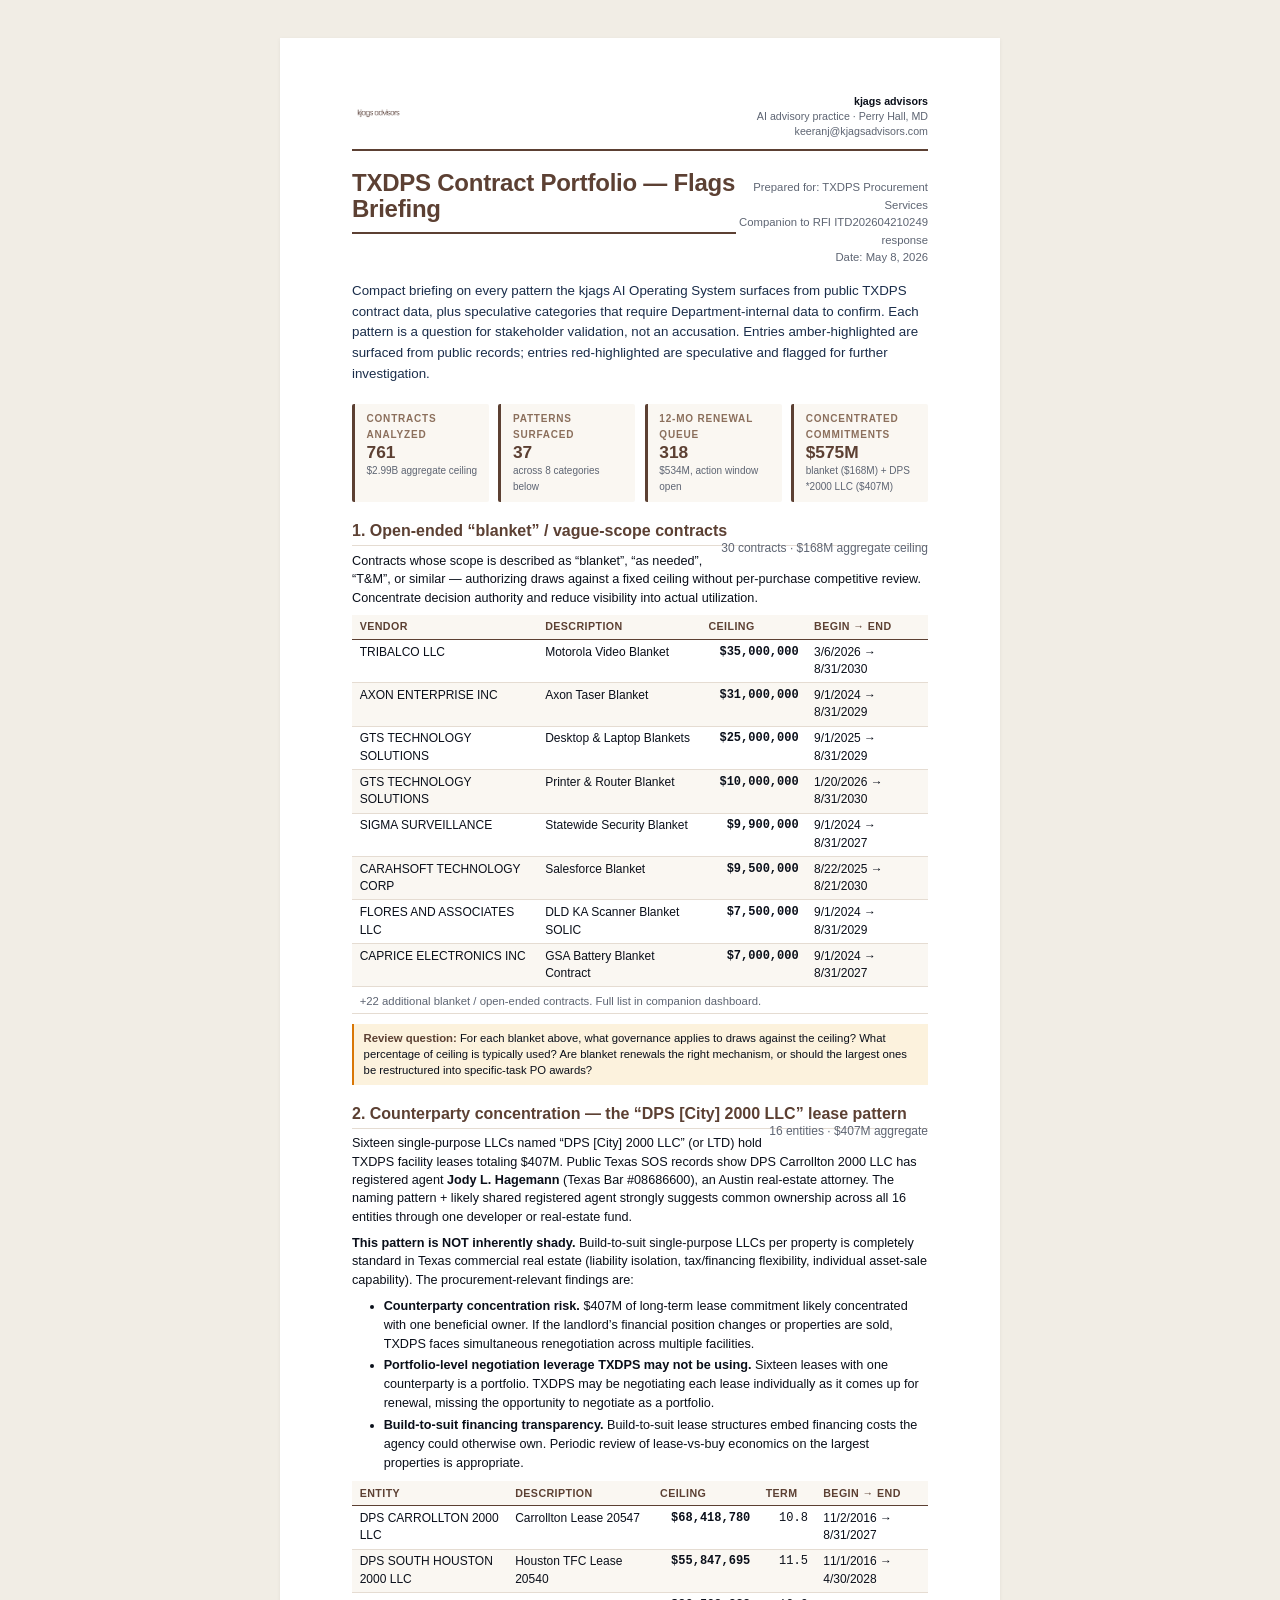
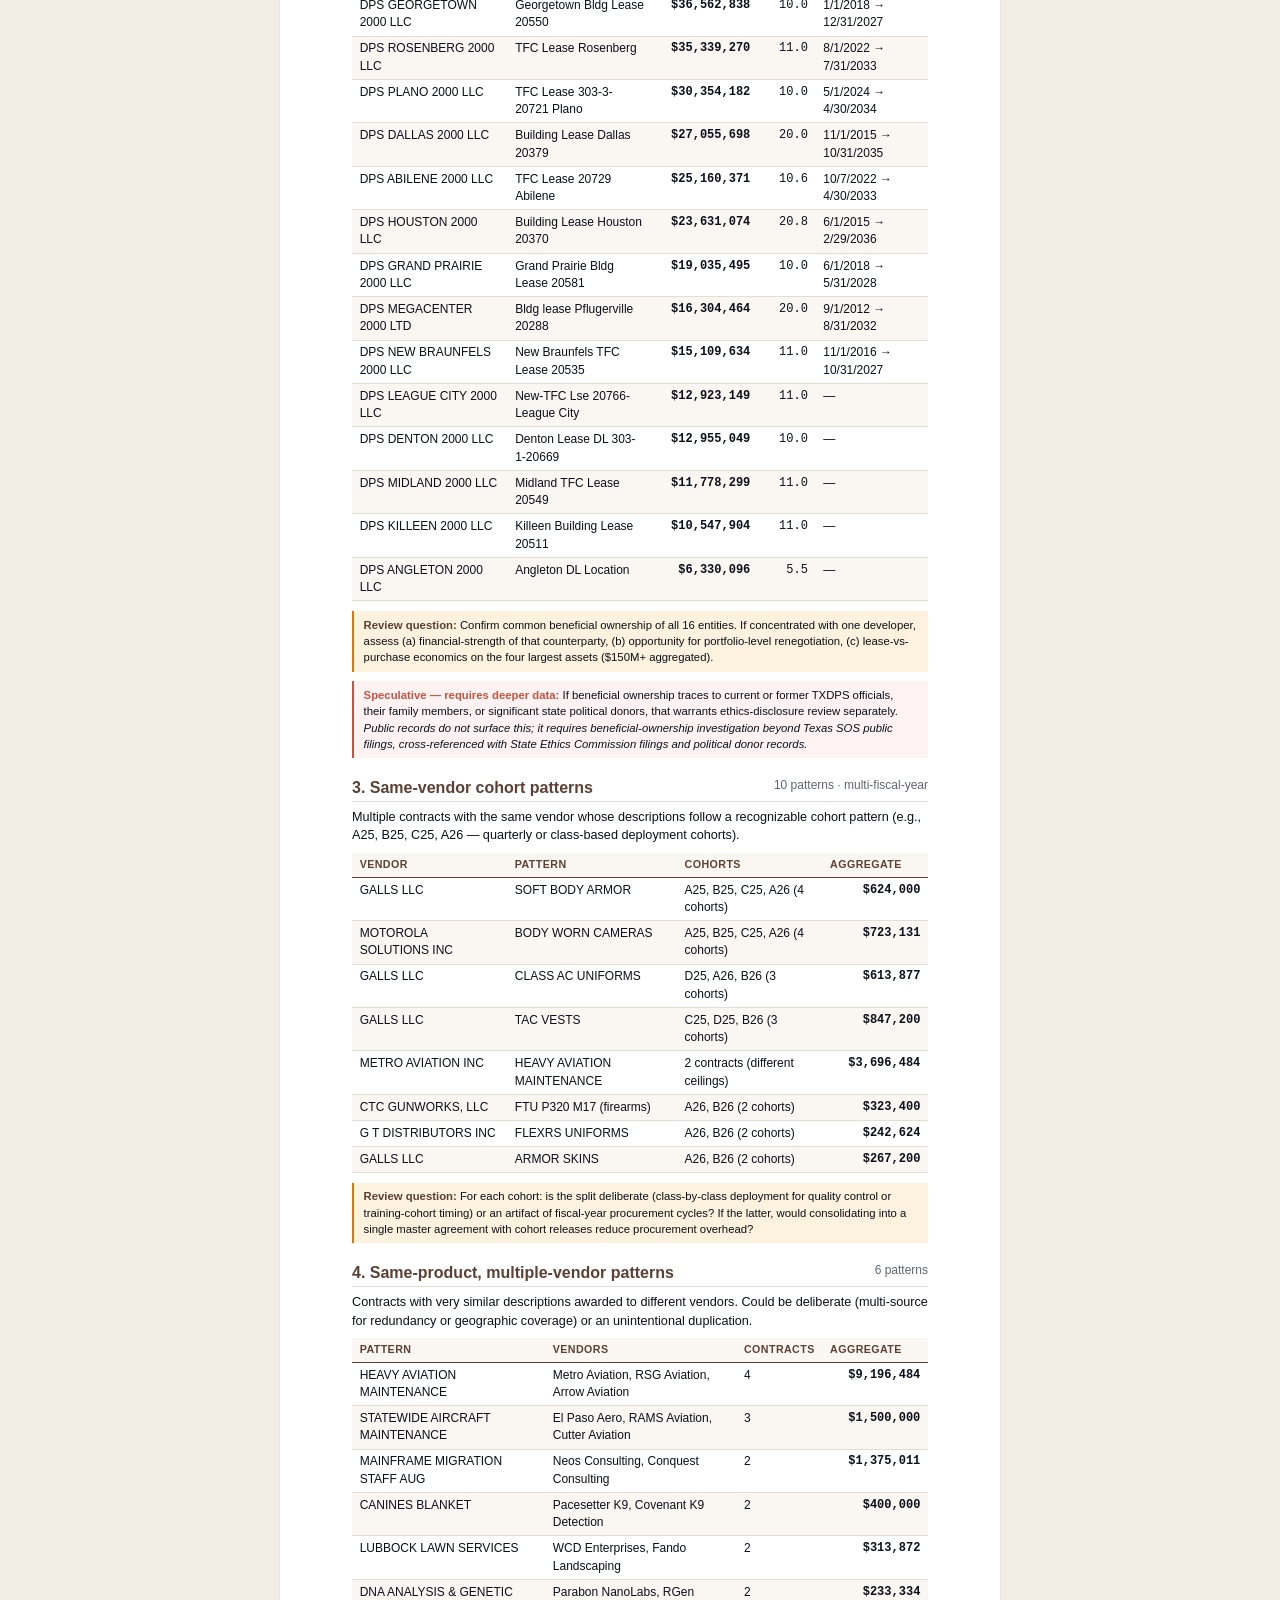
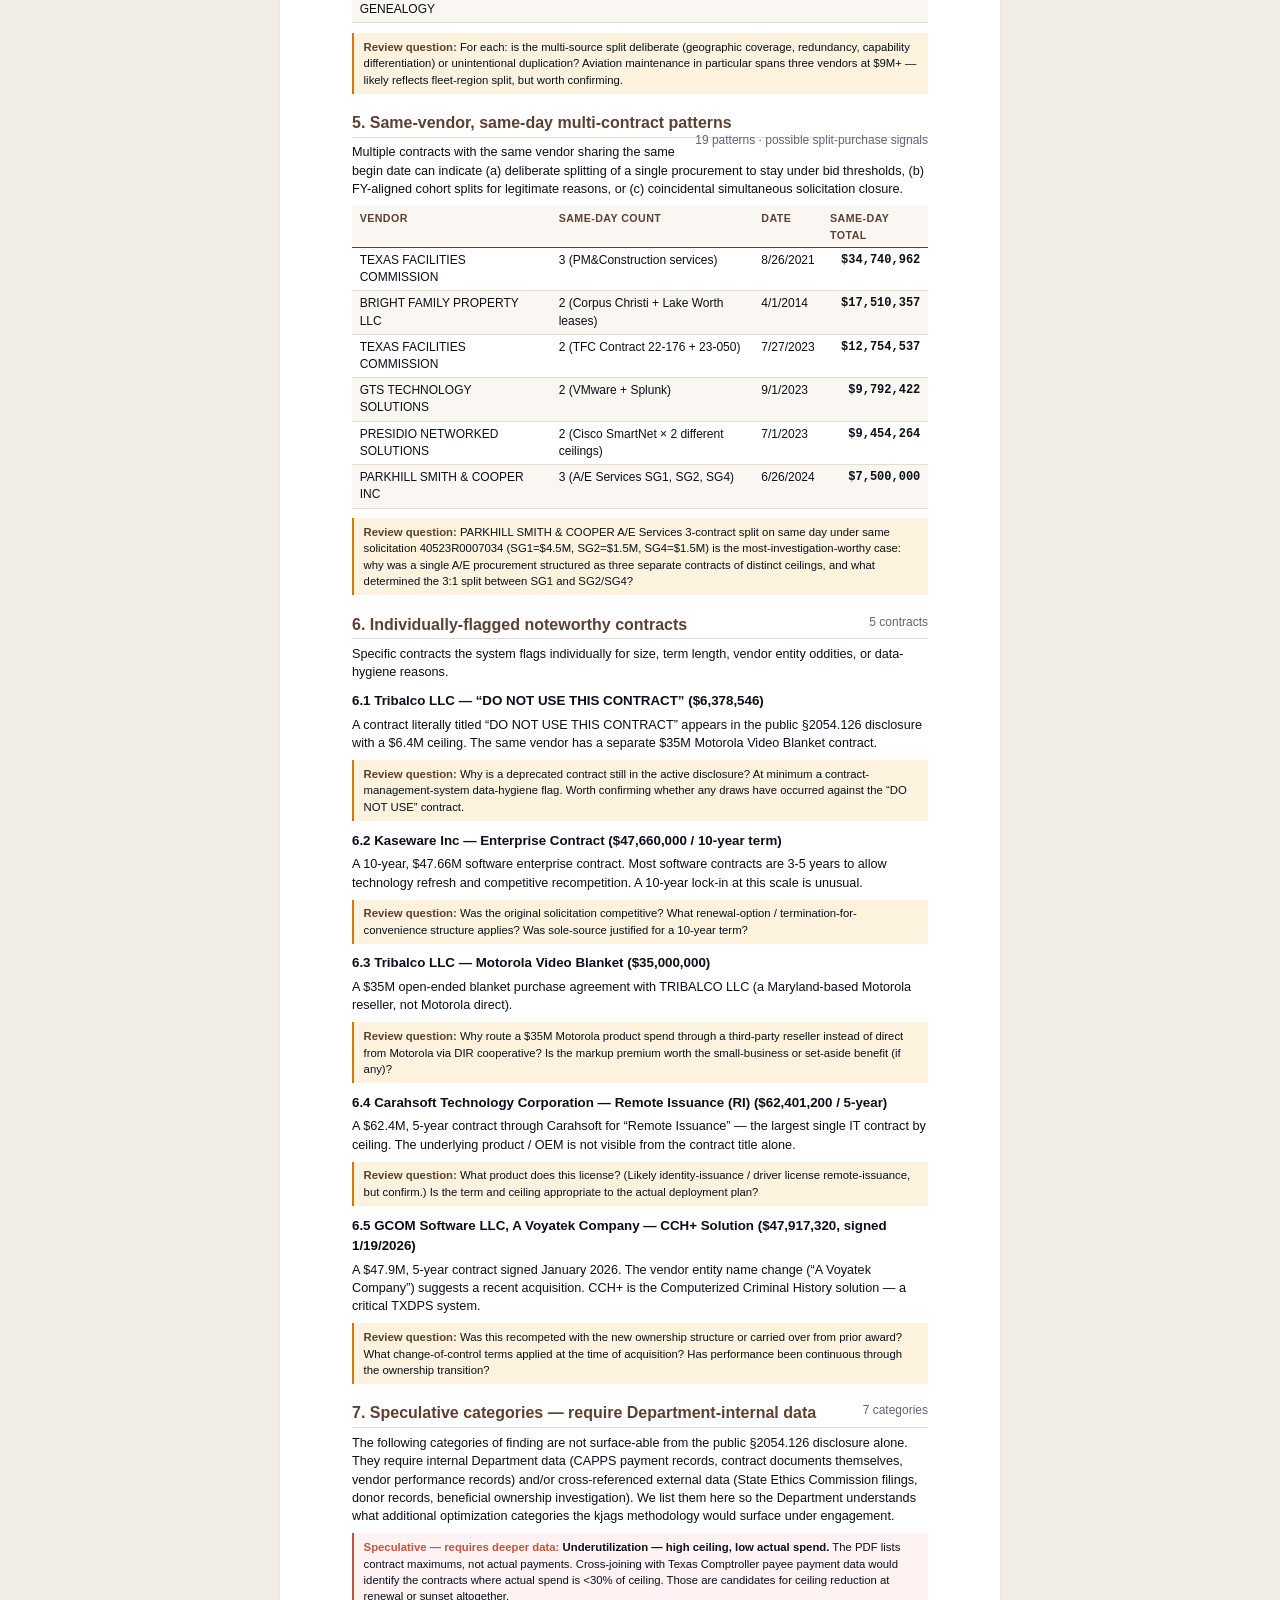
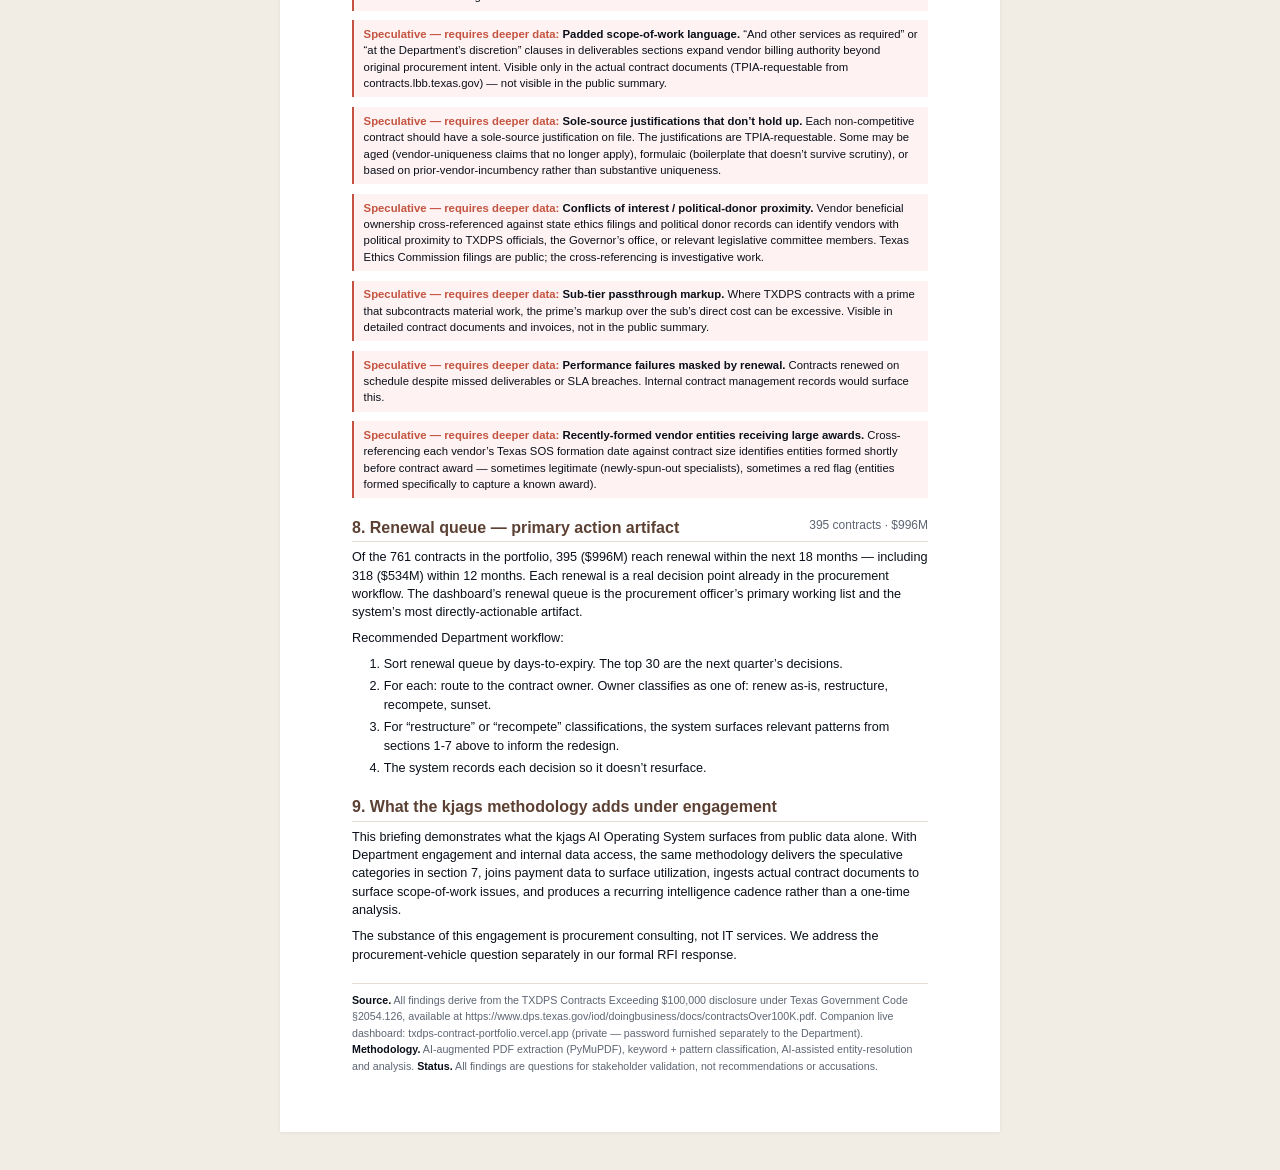
==== txdps-flags-briefing.html @ bb1293df "Make dashboard private + remove RFI footer + add flags briefing - Vercel Edge Middleware basic auth " ====
<!doctype html>
<html lang="en">
<head>
<meta charset="utf-8">
<title>TXDPS Contract Portfolio — Flags Briefing — kjags advisors</title>
<link rel="stylesheet" href="assets/styles.css">
<style>
  /* Compact briefing: smaller body text, dense tables, no big section breaks */
  html { font-size: 10pt; }
  .page { padding: 0.5in 0.75in 0.6in 0.75in; }

  .doc-header {
    border-bottom: 2px solid var(--brand-brown);
    padding-bottom: 0.1in; margin-bottom: 0.2in;
    display: flex; align-items: flex-end; justify-content: space-between;
  }
  .doc-header img { max-height: 0.55in; }
  .doc-header .right { text-align: right; font-size: 8pt; color: var(--muted); line-height: 1.4; }
  .doc-header .right strong { color: var(--navy-900); }

  .doc-title-row {
    display: flex; justify-content: space-between; align-items: baseline;
    margin-bottom: 0.15in;
  }
  .doc-title-row h1 {
    font-size: 18pt; color: var(--brand-brown); font-weight: 700;
    line-height: 1.1; letter-spacing: -0.01em; margin: 0;
  }
  .doc-title-row .doc-meta { font-size: 8.5pt; color: var(--muted); text-align: right; }
  .doc-subtitle { font-size: 10pt; color: var(--navy-700); margin-bottom: 0.2in; max-width: 7.5in; }

  h2 {
    font-size: 12pt; color: var(--brand-brown); font-weight: 700;
    margin: 0.2in 0 0.06in 0; border-bottom: 1px solid var(--rule); padding-bottom: 0.04in;
    page-break-after: avoid;
  }
  h2 .h2-meta {
    font-size: 9pt; color: var(--muted); font-weight: 500; float: right;
  }
  h3 { font-size: 10pt; color: var(--navy-900); font-weight: 600; margin: 0.1in 0 0.04in 0; }

  p { font-size: 9.5pt; line-height: 1.45; margin: 0 0 0.08in 0; }
  ul, ol { font-size: 9.5pt; line-height: 1.45; margin: 0.04in 0 0.08in 0.18in; padding-left: 0.15in; }
  li { margin-bottom: 0.03in; }

  table.flag-table {
    width: 100%; border-collapse: collapse;
    margin: 0.06in 0 0.1in 0; font-size: 9pt;
  }
  table.flag-table th, table.flag-table td {
    border-bottom: 1px solid var(--rule);
    padding: 0.04in 0.08in; text-align: left; vertical-align: top;
  }
  table.flag-table th {
    background: var(--paper-soft); color: var(--brand-brown);
    font-weight: 600; font-size: 8pt;
    text-transform: uppercase; letter-spacing: 0.04em;
    border-bottom: 1.5px solid var(--brand-brown);
  }
  table.flag-table td.amount {
    text-align: right; font-family: ui-monospace, "SF Mono", Menlo, monospace;
    font-weight: 600; white-space: nowrap; width: 1.1in;
  }
  table.flag-table td.years { text-align: right; font-family: ui-monospace, "SF Mono", Menlo, monospace; width: 0.6in; }

  .review-q {
    background: var(--amber-light);
    border-left: 2px solid var(--amber-500);
    padding: 0.06in 0.1in;
    margin: 0.04in 0 0.1in 0;
    font-size: 8.5pt; line-height: 1.45; color: var(--navy-900);
  }
  .review-q::before {
    content: "Review question: ";
    font-weight: 600; color: var(--brand-brown);
  }

  .speculative {
    background: #FEF3F2;
    border-left: 2px solid #C45441;
    padding: 0.06in 0.1in;
    margin: 0.04in 0 0.1in 0;
    font-size: 8.5pt; line-height: 1.45; color: var(--navy-900);
  }
  .speculative::before {
    content: "Speculative — requires deeper data: ";
    font-weight: 600; color: #C45441;
  }

  .summary-grid {
    display: grid; grid-template-columns: repeat(4, 1fr);
    gap: 0.1in; margin: 0.1in 0 0.18in 0;
  }
  .summary-card {
    background: var(--paper-soft); border-left: 3px solid var(--brand-brown);
    padding: 0.08in 0.12in; border-radius: 2px;
  }
  .summary-card .label {
    font-size: 7.5pt; color: var(--brand-brown-soft);
    text-transform: uppercase; letter-spacing: 0.08em; font-weight: 600;
    margin-bottom: 0.02in;
  }
  .summary-card .value { font-size: 13pt; font-weight: 700; color: var(--brand-brown); line-height: 1; }
  .summary-card .sub { font-size: 7.5pt; color: var(--muted); margin-top: 0.02in; }

  .footnote {
    font-size: 8pt; color: var(--muted);
    border-top: 1px solid var(--rule); padding-top: 0.08in; margin-top: 0.2in;
  }

  @media print {
    body { background: white; }
    .page { box-shadow: none; margin: 0; max-width: none; padding: 0.5in 0.75in 0.6in 0.75in; }
  }
</style>
</head>
<body>

<div class="page">

  <div class="doc-header">
    <img src="assets/logo.png" alt="kjags advisors">
    <div class="right">
      <strong>kjags advisors</strong><br>
      AI advisory practice &middot; Perry Hall, MD<br>
      keeranj@kjagsadvisors.com
    </div>
  </div>

  <div class="doc-title-row">
    <h1>TXDPS Contract Portfolio &mdash; Flags Briefing</h1>
    <div class="doc-meta">
      Prepared for: TXDPS Procurement Services<br>
      Companion to RFI ITD202604210249 response<br>
      Date: May 8, 2026
    </div>
  </div>
  <div class="doc-subtitle">
    Compact briefing on every pattern the kjags AI Operating System surfaces from public TXDPS contract data, plus speculative categories that require Department-internal data to confirm. Each pattern is a question for stakeholder validation, not an accusation. Entries amber-highlighted are surfaced from public records; entries red-highlighted are speculative and flagged for further investigation.
  </div>

  <div class="summary-grid">
    <div class="summary-card">
      <div class="label">Contracts analyzed</div>
      <div class="value">761</div>
      <div class="sub">$2.99B aggregate ceiling</div>
    </div>
    <div class="summary-card">
      <div class="label">Patterns surfaced</div>
      <div class="value">37</div>
      <div class="sub">across 8 categories below</div>
    </div>
    <div class="summary-card">
      <div class="label">12-mo renewal queue</div>
      <div class="value">318</div>
      <div class="sub">$534M, action window open</div>
    </div>
    <div class="summary-card">
      <div class="label">Concentrated commitments</div>
      <div class="value">$575M</div>
      <div class="sub">blanket ($168M) + DPS *2000 LLC ($407M)</div>
    </div>
  </div>

  <h2>1. Open-ended &ldquo;blanket&rdquo; / vague-scope contracts <span class="h2-meta">30 contracts &middot; $168M aggregate ceiling</span></h2>

  <p>Contracts whose scope is described as &ldquo;blanket&rdquo;, &ldquo;as needed&rdquo;, &ldquo;T&amp;M&rdquo;, or similar &mdash; authorizing draws against a fixed ceiling without per-purchase competitive review. Concentrate decision authority and reduce visibility into actual utilization.</p>

  <table class="flag-table">
    <thead>
      <tr><th>Vendor</th><th>Description</th><th class="amount">Ceiling</th><th>Begin → End</th></tr>
    </thead>
    <tbody>
      <tr><td>TRIBALCO LLC</td><td>Motorola Video Blanket</td><td class="amount">$35,000,000</td><td>3/6/2026 → 8/31/2030</td></tr>
      <tr><td>AXON ENTERPRISE INC</td><td>Axon Taser Blanket</td><td class="amount">$31,000,000</td><td>9/1/2024 → 8/31/2029</td></tr>
      <tr><td>GTS TECHNOLOGY SOLUTIONS</td><td>Desktop &amp; Laptop Blankets</td><td class="amount">$25,000,000</td><td>9/1/2025 → 8/31/2029</td></tr>
      <tr><td>GTS TECHNOLOGY SOLUTIONS</td><td>Printer &amp; Router Blanket</td><td class="amount">$10,000,000</td><td>1/20/2026 → 8/31/2030</td></tr>
      <tr><td>SIGMA SURVEILLANCE</td><td>Statewide Security Blanket</td><td class="amount">$9,900,000</td><td>9/1/2024 → 8/31/2027</td></tr>
      <tr><td>CARAHSOFT TECHNOLOGY CORP</td><td>Salesforce Blanket</td><td class="amount">$9,500,000</td><td>8/22/2025 → 8/21/2030</td></tr>
      <tr><td>FLORES AND ASSOCIATES LLC</td><td>DLD KA Scanner Blanket SOLIC</td><td class="amount">$7,500,000</td><td>9/1/2024 → 8/31/2029</td></tr>
      <tr><td>CAPRICE ELECTRONICS INC</td><td>GSA Battery Blanket Contract</td><td class="amount">$7,000,000</td><td>9/1/2024 → 8/31/2027</td></tr>
      <tr><td colspan="4" style="font-size: 8.5pt; color: var(--muted); padding-top: 0.06in;">+22 additional blanket / open-ended contracts. Full list in companion dashboard.</td></tr>
    </tbody>
  </table>

  <div class="review-q">For each blanket above, what governance applies to draws against the ceiling? What percentage of ceiling is typically used? Are blanket renewals the right mechanism, or should the largest ones be restructured into specific-task PO awards?</div>

  <h2>2. Counterparty concentration &mdash; the &ldquo;DPS [City] 2000 LLC&rdquo; lease pattern <span class="h2-meta">16 entities &middot; $407M aggregate</span></h2>

  <p>Sixteen single-purpose LLCs named &ldquo;DPS [City] 2000 LLC&rdquo; (or LTD) hold TXDPS facility leases totaling $407M. Public Texas SOS records show DPS Carrollton 2000 LLC has registered agent <strong>Jody L. Hagemann</strong> (Texas Bar #08686600), an Austin real-estate attorney. The naming pattern + likely shared registered agent strongly suggests common ownership across all 16 entities through one developer or real-estate fund.</p>

  <p><strong>This pattern is NOT inherently shady.</strong> Build-to-suit single-purpose LLCs per property is completely standard in Texas commercial real estate (liability isolation, tax/financing flexibility, individual asset-sale capability). The procurement-relevant findings are:</p>

  <ul>
    <li><strong>Counterparty concentration risk.</strong> $407M of long-term lease commitment likely concentrated with one beneficial owner. If the landlord&rsquo;s financial position changes or properties are sold, TXDPS faces simultaneous renegotiation across multiple facilities.</li>
    <li><strong>Portfolio-level negotiation leverage TXDPS may not be using.</strong> Sixteen leases with one counterparty is a portfolio. TXDPS may be negotiating each lease individually as it comes up for renewal, missing the opportunity to negotiate as a portfolio.</li>
    <li><strong>Build-to-suit financing transparency.</strong> Build-to-suit lease structures embed financing costs the agency could otherwise own. Periodic review of lease-vs-buy economics on the largest properties is appropriate.</li>
  </ul>

  <table class="flag-table">
    <thead>
      <tr><th>Entity</th><th>Description</th><th class="amount">Ceiling</th><th class="years">Term</th><th>Begin → End</th></tr>
    </thead>
    <tbody>
      <tr><td>DPS CARROLLTON 2000 LLC</td><td>Carrollton Lease 20547</td><td class="amount">$68,418,780</td><td class="years">10.8</td><td>11/2/2016 → 8/31/2027</td></tr>
      <tr><td>DPS SOUTH HOUSTON 2000 LLC</td><td>Houston TFC Lease 20540</td><td class="amount">$55,847,695</td><td class="years">11.5</td><td>11/1/2016 → 4/30/2028</td></tr>
      <tr><td>DPS GEORGETOWN 2000 LLC</td><td>Georgetown Bldg Lease 20550</td><td class="amount">$36,562,838</td><td class="years">10.0</td><td>1/1/2018 → 12/31/2027</td></tr>
      <tr><td>DPS ROSENBERG 2000 LLC</td><td>TFC Lease Rosenberg</td><td class="amount">$35,339,270</td><td class="years">11.0</td><td>8/1/2022 → 7/31/2033</td></tr>
      <tr><td>DPS PLANO 2000 LLC</td><td>TFC Lease 303-3-20721 Plano</td><td class="amount">$30,354,182</td><td class="years">10.0</td><td>5/1/2024 → 4/30/2034</td></tr>
      <tr><td>DPS DALLAS 2000 LLC</td><td>Building Lease Dallas 20379</td><td class="amount">$27,055,698</td><td class="years">20.0</td><td>11/1/2015 → 10/31/2035</td></tr>
      <tr><td>DPS ABILENE 2000 LLC</td><td>TFC Lease 20729 Abilene</td><td class="amount">$25,160,371</td><td class="years">10.6</td><td>10/7/2022 → 4/30/2033</td></tr>
      <tr><td>DPS HOUSTON 2000 LLC</td><td>Building Lease Houston 20370</td><td class="amount">$23,631,074</td><td class="years">20.8</td><td>6/1/2015 → 2/29/2036</td></tr>
      <tr><td>DPS GRAND PRAIRIE 2000 LLC</td><td>Grand Prairie Bldg Lease 20581</td><td class="amount">$19,035,495</td><td class="years">10.0</td><td>6/1/2018 → 5/31/2028</td></tr>
      <tr><td>DPS MEGACENTER 2000 LTD</td><td>Bldg lease Pflugerville 20288</td><td class="amount">$16,304,464</td><td class="years">20.0</td><td>9/1/2012 → 8/31/2032</td></tr>
      <tr><td>DPS NEW BRAUNFELS 2000 LLC</td><td>New Braunfels TFC Lease 20535</td><td class="amount">$15,109,634</td><td class="years">11.0</td><td>11/1/2016 → 10/31/2027</td></tr>
      <tr><td>DPS LEAGUE CITY 2000 LLC</td><td>New-TFC Lse 20766-League City</td><td class="amount">$12,923,149</td><td class="years">11.0</td><td>—</td></tr>
      <tr><td>DPS DENTON 2000 LLC</td><td>Denton Lease DL 303-1-20669</td><td class="amount">$12,955,049</td><td class="years">10.0</td><td>—</td></tr>
      <tr><td>DPS MIDLAND 2000 LLC</td><td>Midland TFC Lease 20549</td><td class="amount">$11,778,299</td><td class="years">11.0</td><td>—</td></tr>
      <tr><td>DPS KILLEEN 2000 LLC</td><td>Killeen Building Lease 20511</td><td class="amount">$10,547,904</td><td class="years">11.0</td><td>—</td></tr>
      <tr><td>DPS ANGLETON 2000 LLC</td><td>Angleton DL Location</td><td class="amount">$6,330,096</td><td class="years">5.5</td><td>—</td></tr>
    </tbody>
  </table>

  <div class="review-q">Confirm common beneficial ownership of all 16 entities. If concentrated with one developer, assess (a) financial-strength of that counterparty, (b) opportunity for portfolio-level renegotiation, (c) lease-vs-purchase economics on the four largest assets ($150M+ aggregated).</div>

  <div class="speculative">If beneficial ownership traces to current or former TXDPS officials, their family members, or significant state political donors, that warrants ethics-disclosure review separately. <em>Public records do not surface this; it requires beneficial-ownership investigation beyond Texas SOS public filings, cross-referenced with State Ethics Commission filings and political donor records.</em></div>

  <h2>3. Same-vendor cohort patterns <span class="h2-meta">10 patterns &middot; multi-fiscal-year</span></h2>

  <p>Multiple contracts with the same vendor whose descriptions follow a recognizable cohort pattern (e.g., A25, B25, C25, A26 — quarterly or class-based deployment cohorts).</p>

  <table class="flag-table">
    <thead>
      <tr><th>Vendor</th><th>Pattern</th><th>Cohorts</th><th class="amount">Aggregate</th></tr>
    </thead>
    <tbody>
      <tr><td>GALLS LLC</td><td>SOFT BODY ARMOR</td><td>A25, B25, C25, A26 (4 cohorts)</td><td class="amount">$624,000</td></tr>
      <tr><td>MOTOROLA SOLUTIONS INC</td><td>BODY WORN CAMERAS</td><td>A25, B25, C25, A26 (4 cohorts)</td><td class="amount">$723,131</td></tr>
      <tr><td>GALLS LLC</td><td>CLASS AC UNIFORMS</td><td>D25, A26, B26 (3 cohorts)</td><td class="amount">$613,877</td></tr>
      <tr><td>GALLS LLC</td><td>TAC VESTS</td><td>C25, D25, B26 (3 cohorts)</td><td class="amount">$847,200</td></tr>
      <tr><td>METRO AVIATION INC</td><td>HEAVY AVIATION MAINTENANCE</td><td>2 contracts (different ceilings)</td><td class="amount">$3,696,484</td></tr>
      <tr><td>CTC GUNWORKS, LLC</td><td>FTU P320 M17 (firearms)</td><td>A26, B26 (2 cohorts)</td><td class="amount">$323,400</td></tr>
      <tr><td>G T DISTRIBUTORS INC</td><td>FLEXRS UNIFORMS</td><td>A26, B26 (2 cohorts)</td><td class="amount">$242,624</td></tr>
      <tr><td>GALLS LLC</td><td>ARMOR SKINS</td><td>A26, B26 (2 cohorts)</td><td class="amount">$267,200</td></tr>
    </tbody>
  </table>

  <div class="review-q">For each cohort: is the split deliberate (class-by-class deployment for quality control or training-cohort timing) or an artifact of fiscal-year procurement cycles? If the latter, would consolidating into a single master agreement with cohort releases reduce procurement overhead?</div>

  <h2>4. Same-product, multiple-vendor patterns <span class="h2-meta">6 patterns</span></h2>

  <p>Contracts with very similar descriptions awarded to different vendors. Could be deliberate (multi-source for redundancy or geographic coverage) or an unintentional duplication.</p>

  <table class="flag-table">
    <thead>
      <tr><th>Pattern</th><th>Vendors</th><th>Contracts</th><th class="amount">Aggregate</th></tr>
    </thead>
    <tbody>
      <tr><td>HEAVY AVIATION MAINTENANCE</td><td>Metro Aviation, RSG Aviation, Arrow Aviation</td><td>4</td><td class="amount">$9,196,484</td></tr>
      <tr><td>STATEWIDE AIRCRAFT MAINTENANCE</td><td>El Paso Aero, RAMS Aviation, Cutter Aviation</td><td>3</td><td class="amount">$1,500,000</td></tr>
      <tr><td>MAINFRAME MIGRATION STAFF AUG</td><td>Neos Consulting, Conquest Consulting</td><td>2</td><td class="amount">$1,375,011</td></tr>
      <tr><td>CANINES BLANKET</td><td>Pacesetter K9, Covenant K9 Detection</td><td>2</td><td class="amount">$400,000</td></tr>
      <tr><td>LUBBOCK LAWN SERVICES</td><td>WCD Enterprises, Fando Landscaping</td><td>2</td><td class="amount">$313,872</td></tr>
      <tr><td>DNA ANALYSIS &amp; GENETIC GENEALOGY</td><td>Parabon NanoLabs, RGen</td><td>2</td><td class="amount">$233,334</td></tr>
    </tbody>
  </table>

  <div class="review-q">For each: is the multi-source split deliberate (geographic coverage, redundancy, capability differentiation) or unintentional duplication? Aviation maintenance in particular spans three vendors at $9M+ — likely reflects fleet-region split, but worth confirming.</div>

  <h2>5. Same-vendor, same-day multi-contract patterns <span class="h2-meta">19 patterns &middot; possible split-purchase signals</span></h2>

  <p>Multiple contracts with the same vendor sharing the same begin date can indicate (a) deliberate splitting of a single procurement to stay under bid thresholds, (b) FY-aligned cohort splits for legitimate reasons, or (c) coincidental simultaneous solicitation closure.</p>

  <table class="flag-table">
    <thead>
      <tr><th>Vendor</th><th>Same-day count</th><th>Date</th><th class="amount">Same-day total</th></tr>
    </thead>
    <tbody>
      <tr><td>TEXAS FACILITIES COMMISSION</td><td>3 (PM&amp;Construction services)</td><td>8/26/2021</td><td class="amount">$34,740,962</td></tr>
      <tr><td>BRIGHT FAMILY PROPERTY LLC</td><td>2 (Corpus Christi + Lake Worth leases)</td><td>4/1/2014</td><td class="amount">$17,510,357</td></tr>
      <tr><td>TEXAS FACILITIES COMMISSION</td><td>2 (TFC Contract 22-176 + 23-050)</td><td>7/27/2023</td><td class="amount">$12,754,537</td></tr>
      <tr><td>GTS TECHNOLOGY SOLUTIONS</td><td>2 (VMware + Splunk)</td><td>9/1/2023</td><td class="amount">$9,792,422</td></tr>
      <tr><td>PRESIDIO NETWORKED SOLUTIONS</td><td>2 (Cisco SmartNet × 2 different ceilings)</td><td>7/1/2023</td><td class="amount">$9,454,264</td></tr>
      <tr><td>PARKHILL SMITH &amp; COOPER INC</td><td>3 (A/E Services SG1, SG2, SG4)</td><td>6/26/2024</td><td class="amount">$7,500,000</td></tr>
    </tbody>
  </table>

  <div class="review-q">PARKHILL SMITH &amp; COOPER A/E Services 3-contract split on same day under same solicitation 40523R0007034 (SG1=$4.5M, SG2=$1.5M, SG4=$1.5M) is the most-investigation-worthy case: why was a single A/E procurement structured as three separate contracts of distinct ceilings, and what determined the 3:1 split between SG1 and SG2/SG4?</div>

  <h2>6. Individually-flagged noteworthy contracts <span class="h2-meta">5 contracts</span></h2>

  <p>Specific contracts the system flags individually for size, term length, vendor entity oddities, or data-hygiene reasons.</p>

  <h3>6.1 Tribalco LLC &mdash; &ldquo;DO NOT USE THIS CONTRACT&rdquo; ($6,378,546)</h3>
  <p>A contract literally titled &ldquo;DO NOT USE THIS CONTRACT&rdquo; appears in the public §2054.126 disclosure with a $6.4M ceiling. The same vendor has a separate $35M Motorola Video Blanket contract.</p>
  <div class="review-q">Why is a deprecated contract still in the active disclosure? At minimum a contract-management-system data-hygiene flag. Worth confirming whether any draws have occurred against the &ldquo;DO NOT USE&rdquo; contract.</div>

  <h3>6.2 Kaseware Inc &mdash; Enterprise Contract ($47,660,000 / 10-year term)</h3>
  <p>A 10-year, $47.66M software enterprise contract. Most software contracts are 3-5 years to allow technology refresh and competitive recompetition. A 10-year lock-in at this scale is unusual.</p>
  <div class="review-q">Was the original solicitation competitive? What renewal-option / termination-for-convenience structure applies? Was sole-source justified for a 10-year term?</div>

  <h3>6.3 Tribalco LLC &mdash; Motorola Video Blanket ($35,000,000)</h3>
  <p>A $35M open-ended blanket purchase agreement with TRIBALCO LLC (a Maryland-based Motorola reseller, not Motorola direct).</p>
  <div class="review-q">Why route a $35M Motorola product spend through a third-party reseller instead of direct from Motorola via DIR cooperative? Is the markup premium worth the small-business or set-aside benefit (if any)?</div>

  <h3>6.4 Carahsoft Technology Corporation &mdash; Remote Issuance (RI) ($62,401,200 / 5-year)</h3>
  <p>A $62.4M, 5-year contract through Carahsoft for &ldquo;Remote Issuance&rdquo; &mdash; the largest single IT contract by ceiling. The underlying product / OEM is not visible from the contract title alone.</p>
  <div class="review-q">What product does this license? (Likely identity-issuance / driver license remote-issuance, but confirm.) Is the term and ceiling appropriate to the actual deployment plan?</div>

  <h3>6.5 GCOM Software LLC, A Voyatek Company &mdash; CCH+ Solution ($47,917,320, signed 1/19/2026)</h3>
  <p>A $47.9M, 5-year contract signed January 2026. The vendor entity name change (&ldquo;A Voyatek Company&rdquo;) suggests a recent acquisition. CCH+ is the Computerized Criminal History solution &mdash; a critical TXDPS system.</p>
  <div class="review-q">Was this recompeted with the new ownership structure or carried over from prior award? What change-of-control terms applied at the time of acquisition? Has performance been continuous through the ownership transition?</div>

  <h2>7. Speculative categories &mdash; require Department-internal data <span class="h2-meta">7 categories</span></h2>

  <p>The following categories of finding are not surface-able from the public §2054.126 disclosure alone. They require internal Department data (CAPPS payment records, contract documents themselves, vendor performance records) and/or cross-referenced external data (State Ethics Commission filings, donor records, beneficial ownership investigation). We list them here so the Department understands what additional optimization categories the kjags methodology would surface under engagement.</p>

  <div class="speculative"><strong>Underutilization &mdash; high ceiling, low actual spend.</strong> The PDF lists contract maximums, not actual payments. Cross-joining with Texas Comptroller payee payment data would identify the contracts where actual spend is &lt;30% of ceiling. Those are candidates for ceiling reduction at renewal or sunset altogether.</div>

  <div class="speculative"><strong>Padded scope-of-work language.</strong> &ldquo;And other services as required&rdquo; or &ldquo;at the Department&rsquo;s discretion&rdquo; clauses in deliverables sections expand vendor billing authority beyond original procurement intent. Visible only in the actual contract documents (TPIA-requestable from contracts.lbb.texas.gov) &mdash; not visible in the public summary.</div>

  <div class="speculative"><strong>Sole-source justifications that don&rsquo;t hold up.</strong> Each non-competitive contract should have a sole-source justification on file. The justifications are TPIA-requestable. Some may be aged (vendor-uniqueness claims that no longer apply), formulaic (boilerplate that doesn&rsquo;t survive scrutiny), or based on prior-vendor-incumbency rather than substantive uniqueness.</div>

  <div class="speculative"><strong>Conflicts of interest / political-donor proximity.</strong> Vendor beneficial ownership cross-referenced against state ethics filings and political donor records can identify vendors with political proximity to TXDPS officials, the Governor&rsquo;s office, or relevant legislative committee members. Texas Ethics Commission filings are public; the cross-referencing is investigative work.</div>

  <div class="speculative"><strong>Sub-tier passthrough markup.</strong> Where TXDPS contracts with a prime that subcontracts material work, the prime&rsquo;s markup over the sub&rsquo;s direct cost can be excessive. Visible in detailed contract documents and invoices, not in the public summary.</div>

  <div class="speculative"><strong>Performance failures masked by renewal.</strong> Contracts renewed on schedule despite missed deliverables or SLA breaches. Internal contract management records would surface this.</div>

  <div class="speculative"><strong>Recently-formed vendor entities receiving large awards.</strong> Cross-referencing each vendor&rsquo;s Texas SOS formation date against contract size identifies entities formed shortly before contract award &mdash; sometimes legitimate (newly-spun-out specialists), sometimes a red flag (entities formed specifically to capture a known award).</div>

  <h2>8. Renewal queue &mdash; primary action artifact <span class="h2-meta">395 contracts &middot; $996M</span></h2>

  <p>Of the 761 contracts in the portfolio, 395 ($996M) reach renewal within the next 18 months &mdash; including 318 ($534M) within 12 months. Each renewal is a real decision point already in the procurement workflow. The dashboard&rsquo;s renewal queue is the procurement officer&rsquo;s primary working list and the system&rsquo;s most directly-actionable artifact.</p>

  <p>Recommended Department workflow:</p>
  <ol>
    <li>Sort renewal queue by days-to-expiry. The top 30 are the next quarter&rsquo;s decisions.</li>
    <li>For each: route to the contract owner. Owner classifies as one of: renew as-is, restructure, recompete, sunset.</li>
    <li>For &ldquo;restructure&rdquo; or &ldquo;recompete&rdquo; classifications, the system surfaces relevant patterns from sections 1-7 above to inform the redesign.</li>
    <li>The system records each decision so it doesn&rsquo;t resurface.</li>
  </ol>

  <h2>9. What the kjags methodology adds under engagement</h2>

  <p>This briefing demonstrates what the kjags AI Operating System surfaces from public data alone. With Department engagement and internal data access, the same methodology delivers the speculative categories in section 7, joins payment data to surface utilization, ingests actual contract documents to surface scope-of-work issues, and produces a recurring intelligence cadence rather than a one-time analysis.</p>

  <p>The substance of this engagement is procurement consulting, not IT services. We address the procurement-vehicle question separately in our formal RFI response.</p>

  <div class="footnote">
    <strong>Source.</strong> All findings derive from the TXDPS Contracts Exceeding $100,000 disclosure under Texas Government Code §2054.126, available at https://www.dps.texas.gov/iod/doingbusiness/docs/contractsOver100K.pdf. Companion live dashboard: txdps-contract-portfolio.vercel.app (private &mdash; password furnished separately to the Department). <strong>Methodology.</strong> AI-augmented PDF extraction (PyMuPDF), keyword + pattern classification, AI-assisted entity-resolution and analysis. <strong>Status.</strong> All findings are questions for stakeholder validation, not recommendations or accusations.
  </div>

</div>

</body>
</html>
---- assets/styles.css ----
/* kjags advisors — playbook styles
   Brand: brown #5C4033 (logo), navy #0a0f1a, amber #d97706
   Page: US Letter, single-column, generous margins, screen + print clean.
*/

:root {
  --brand-brown: #5C4033;
  --brand-brown-soft: #8B6F5C;
  --navy-900: #0a0f1a;
  --navy-700: #1a2d4a;
  --amber-500: #d97706;
  --amber-light: #fcf2dd;
  --paper: #ffffff;
  --paper-soft: #FAF7F2;
  --rule: #E5DCD2;
  --muted: #5e6573;
}

* { box-sizing: border-box; }
html { font-size: 11pt; }
body {
  font-family: -apple-system, BlinkMacSystemFont, "Inter", "Helvetica Neue", Helvetica, Arial, sans-serif;
  color: var(--navy-900);
  background: #f1ede5;
  line-height: 1.55;
  margin: 0;
  padding: 0;
  -webkit-font-smoothing: antialiased;
}

.page {
  max-width: 7.5in;
  background: var(--paper);
  margin: 0.4in auto;
  padding: 0.6in 0.85in;
  box-shadow: 0 1px 4px rgba(0,0,0,0.06);
}

/* ---------- Cover ---------- */
.cover {
  min-height: 9.25in;
  display: flex;
  flex-direction: column;
  justify-content: space-between;
  padding-top: 1in;
  padding-bottom: 0.6in;
  page-break-after: always;
}
.cover-logo { max-width: 4.5in; height: auto; display: block; }
.cover-title-block { margin-top: auto; }
.cover h1 {
  font-size: 38pt;
  font-weight: 700;
  letter-spacing: -0.02em;
  margin: 0 0 0.15in 0;
  color: var(--brand-brown);
  line-height: 1.05;
  page-break-before: avoid;
}
.cover .eyebrow {
  font-size: 9.5pt;
  text-transform: uppercase;
  letter-spacing: 0.15em;
  color: var(--brand-brown-soft);
  font-weight: 600;
  margin-bottom: 0.15in;
}
.cover .subtitle {
  font-size: 14pt;
  color: var(--navy-700);
  margin-top: 0.1in;
  font-weight: 400;
  line-height: 1.4;
  max-width: 6in;
}
.cover .meta {
  font-size: 9pt;
  color: var(--muted);
  border-top: 1px solid var(--rule);
  padding-top: 0.18in;
  margin-top: 0.6in;
  display: flex;
  justify-content: space-between;
  flex-wrap: wrap;
  gap: 0.2in;
}
.cover .meta strong { color: var(--navy-900); font-weight: 600; }

/* ---------- Typography ---------- */
h1, h2, h3, h4 { font-family: -apple-system, BlinkMacSystemFont, "Inter", sans-serif; }

h1 {
  font-size: 22pt;
  color: var(--brand-brown);
  margin: 0.5in 0 0.2in;
  font-weight: 700;
  letter-spacing: -0.01em;
  line-height: 1.15;
  page-break-before: always;
  page-break-after: avoid;
  border-bottom: 2px solid var(--brand-brown);
  padding-bottom: 0.1in;
}
h1.no-break, h1:first-of-type, .cover h1 { page-break-before: avoid; }

h2 {
  font-size: 14pt;
  color: var(--navy-900);
  margin: 0.35in 0 0.1in;
  font-weight: 700;
  page-break-after: avoid;
  line-height: 1.25;
}

h3 {
  font-size: 11.5pt;
  color: var(--navy-900);
  margin: 0.22in 0 0.08in;
  font-weight: 700;
  page-break-after: avoid;
}

h4 {
  font-size: 9.5pt;
  color: var(--brand-brown);
  margin: 0.18in 0 0.05in;
  font-weight: 700;
  text-transform: uppercase;
  letter-spacing: 0.08em;
  page-break-after: avoid;
}

.section-num {
  display: inline-block;
  color: var(--brand-brown-soft);
  font-weight: 700;
  margin-right: 0.15in;
  font-variant-numeric: tabular-nums;
}

p { margin: 0 0 0.12in; }
ul, ol { margin: 0 0 0.15in; padding-left: 0.3in; }
li { margin-bottom: 0.05in; line-height: 1.5; }
li > ul, li > ol { margin-top: 0.05in; margin-bottom: 0.05in; }
strong { font-weight: 700; color: var(--navy-900); }
em { font-style: italic; }

a { color: var(--brand-brown); text-decoration: underline; text-decoration-color: var(--rule); text-underline-offset: 2px; }
a:hover { text-decoration-color: var(--brand-brown); }

/* ---------- Lead paragraph (after each H1) ---------- */
.lead {
  font-size: 12pt;
  line-height: 1.5;
  color: var(--navy-700);
  margin-bottom: 0.25in;
  font-weight: 400;
}

/* ---------- Callouts ---------- */
.callout {
  border-left: 3px solid var(--amber-500);
  background: var(--paper-soft);
  padding: 0.18in 0.22in;
  margin: 0.2in 0;
  font-size: 10.5pt;
  line-height: 1.5;
  page-break-inside: avoid;
}
.callout > .label {
  display: block;
  font-size: 8pt;
  font-weight: 700;
  text-transform: uppercase;
  letter-spacing: 0.1em;
  color: var(--amber-500);
  margin-bottom: 0.06in;
}
.callout p:last-child { margin-bottom: 0; }
.callout-quiet { border-left-color: var(--brand-brown); background: #f7f1ea; }
.callout-quiet > .label { color: var(--brand-brown); }

/* ---------- Tables ---------- */
table {
  width: 100%;
  border-collapse: collapse;
  margin: 0.2in 0;
  font-size: 9.5pt;
  page-break-inside: avoid;
}
thead { background: var(--brand-brown); color: white; }
th {
  text-align: left;
  padding: 0.08in 0.12in;
  font-weight: 700;
  font-size: 8pt;
  text-transform: uppercase;
  letter-spacing: 0.06em;
}
td {
  padding: 0.09in 0.12in;
  border-bottom: 1px solid var(--rule);
  vertical-align: top;
  line-height: 1.45;
}
tr:nth-child(even) td { background: var(--paper-soft); }
td.center { text-align: center; }
td.num { text-align: right; font-variant-numeric: tabular-nums; }

/* ---------- Pain card ---------- */
.pain {
  border: 1px solid var(--rule);
  border-radius: 4px;
  padding: 0.18in 0.22in;
  margin: 0.15in 0;
  page-break-inside: avoid;
  background: white;
}
.pain h3 { margin-top: 0; color: var(--brand-brown); }
.pain .probe-block { margin-top: 0.1in; padding-top: 0.1in; border-top: 1px dashed var(--rule); font-size: 10pt; }
.pain .probe-label {
  font-weight: 700;
  color: var(--amber-500);
  text-transform: uppercase;
  letter-spacing: 0.06em;
  font-size: 8pt;
  display: block;
  margin-bottom: 0.04in;
}
.pain .probe { font-style: italic; color: var(--navy-700); margin-bottom: 0.08in; }
.pain .response { color: var(--muted); font-size: 9.5pt; }

/* ---------- TOC ---------- */
.toc { page-break-after: always; }
.toc h1 { page-break-before: avoid; border-bottom: 2px solid var(--brand-brown); }
.toc ol { list-style: none; padding-left: 0; counter-reset: toc-counter; }
.toc li {
  display: flex;
  justify-content: space-between;
  align-items: baseline;
  padding: 0.08in 0;
  border-bottom: 1px dotted var(--rule);
  counter-increment: toc-counter;
}
.toc li::before {
  content: counter(toc-counter, decimal-leading-zero);
  color: var(--brand-brown);
  font-weight: 700;
  font-variant-numeric: tabular-nums;
  min-width: 0.5in;
  font-size: 9.5pt;
}
.toc li .title { flex: 1; padding: 0 0.15in; color: var(--navy-900); }
.toc li .desc { color: var(--muted); font-size: 9pt; flex-basis: 100%; padding-left: 0.5in; margin-top: 0.04in; }
.toc li.with-desc { flex-wrap: wrap; }
.toc a { color: var(--navy-900); text-decoration: none; }

/* ---------- Templates / scripts ---------- */
.template {
  border: 1px solid var(--rule);
  border-radius: 4px;
  padding: 0.22in;
  margin: 0.18in 0;
  background: var(--paper-soft);
  font-family: ui-monospace, "SF Mono", Menlo, Monaco, Consolas, monospace;
  font-size: 9.5pt;
  white-space: pre-wrap;
  page-break-inside: avoid;
  line-height: 1.55;
}
.template-header {
  font-family: -apple-system, sans-serif;
  font-size: 8pt;
  text-transform: uppercase;
  letter-spacing: 0.1em;
  color: var(--amber-500);
  font-weight: 700;
  margin-bottom: 0.1in;
  display: flex;
  justify-content: space-between;
}
.template-header .ctx { color: var(--muted); font-weight: 500; letter-spacing: 0.04em; text-transform: none; font-size: 8.5pt; }

/* ---------- Checklist ---------- */
.checklist { list-style: none; padding-left: 0; }
.checklist li { padding-left: 0.3in; position: relative; margin-bottom: 0.06in; }
.checklist li::before {
  content: "";
  display: inline-block;
  width: 0.14in;
  height: 0.14in;
  border: 1.5px solid var(--brand-brown);
  border-radius: 2px;
  position: absolute;
  left: 0;
  top: 0.04in;
}

/* ---------- Rubric ---------- */
.rubric {
  border: 2px solid var(--brand-brown);
  border-radius: 4px;
  padding: 0.25in 0.3in;
  margin: 0.2in 0;
  page-break-inside: avoid;
}
.rubric h3 { margin-top: 0; color: var(--brand-brown); }
.rubric h4 { margin-top: 0.18in; }
.rubric-fields { margin-top: 0.2in; padding-top: 0.15in; border-top: 1px dashed var(--rule); }
.field-line { margin-bottom: 0.15in; font-size: 10pt; }
.field-line .field-label { display: inline-block; min-width: 1.6in; font-weight: 700; color: var(--brand-brown); }
.field-line .field-input { display: inline-block; border-bottom: 1px solid var(--navy-900); flex: 1; min-width: 3in; }

/* ---------- Phase header (delivery playbook) ---------- */
.phase-header {
  background: var(--brand-brown);
  color: white;
  padding: 0.22in 0.3in;
  margin: 0.4in 0 0.15in;
  border-radius: 3px;
  page-break-after: avoid;
  page-break-before: always;
}
.phase-header.first { page-break-before: avoid; }
.phase-header .phase-eyebrow {
  font-size: 8pt;
  text-transform: uppercase;
  letter-spacing: 0.15em;
  opacity: 0.75;
  margin-bottom: 0.05in;
  font-weight: 600;
}
.phase-header h1 {
  color: white;
  border-bottom: none;
  margin: 0;
  padding: 0;
  font-size: 22pt;
  page-break-before: avoid;
}
.phase-header .phase-meta {
  font-size: 10pt;
  opacity: 0.85;
  margin-top: 0.08in;
}

/* ---------- Misc ---------- */
hr { border: none; border-top: 1px solid var(--rule); margin: 0.3in 0; }

.kvgrid {
  display: grid;
  grid-template-columns: 1.6in 1fr;
  gap: 0.08in 0.2in;
  margin: 0.15in 0;
  font-size: 10pt;
}
.kvgrid dt { font-weight: 700; color: var(--brand-brown); }
.kvgrid dd { margin: 0; color: var(--navy-900); }

.tag {
  display: inline-block;
  background: var(--brand-brown);
  color: white;
  font-size: 8pt;
  font-weight: 700;
  text-transform: uppercase;
  letter-spacing: 0.06em;
  padding: 0.03in 0.1in;
  border-radius: 2px;
  vertical-align: middle;
  margin-right: 0.05in;
}
.tag.amber { background: var(--amber-500); }
.tag.muted { background: var(--muted); }

.two-col {
  display: grid;
  grid-template-columns: 1fr 1fr;
  gap: 0.25in;
  margin: 0.15in 0;
}
.two-col > div { page-break-inside: avoid; }

.divider-brand {
  height: 4px;
  background: linear-gradient(to right, var(--brand-brown), var(--amber-500));
  margin: 0.3in 0;
  border: none;
}

/* ---------- Print ---------- */
@media print {
  html { font-size: 10.5pt; }
  body { background: white; }
  .page {
    margin: 0;
    padding: 0;
    max-width: none;
    box-shadow: none;
  }
  .no-print { display: none; }
  h1 { page-break-before: always; }
  h1.no-break, h1:first-of-type, .cover h1, .toc h1, .phase-header h1 { page-break-before: avoid; }
  h2, h3, h4 { page-break-after: avoid; }
  .pain, .callout, table, .template, .rubric, .phase-header { page-break-inside: avoid; }
  a { color: inherit; text-decoration: none; }
  * { -webkit-print-color-adjust: exact; print-color-adjust: exact; }
  thead { display: table-header-group; }
}

@page {
  size: letter;
  margin: 0.55in 0.65in;
}
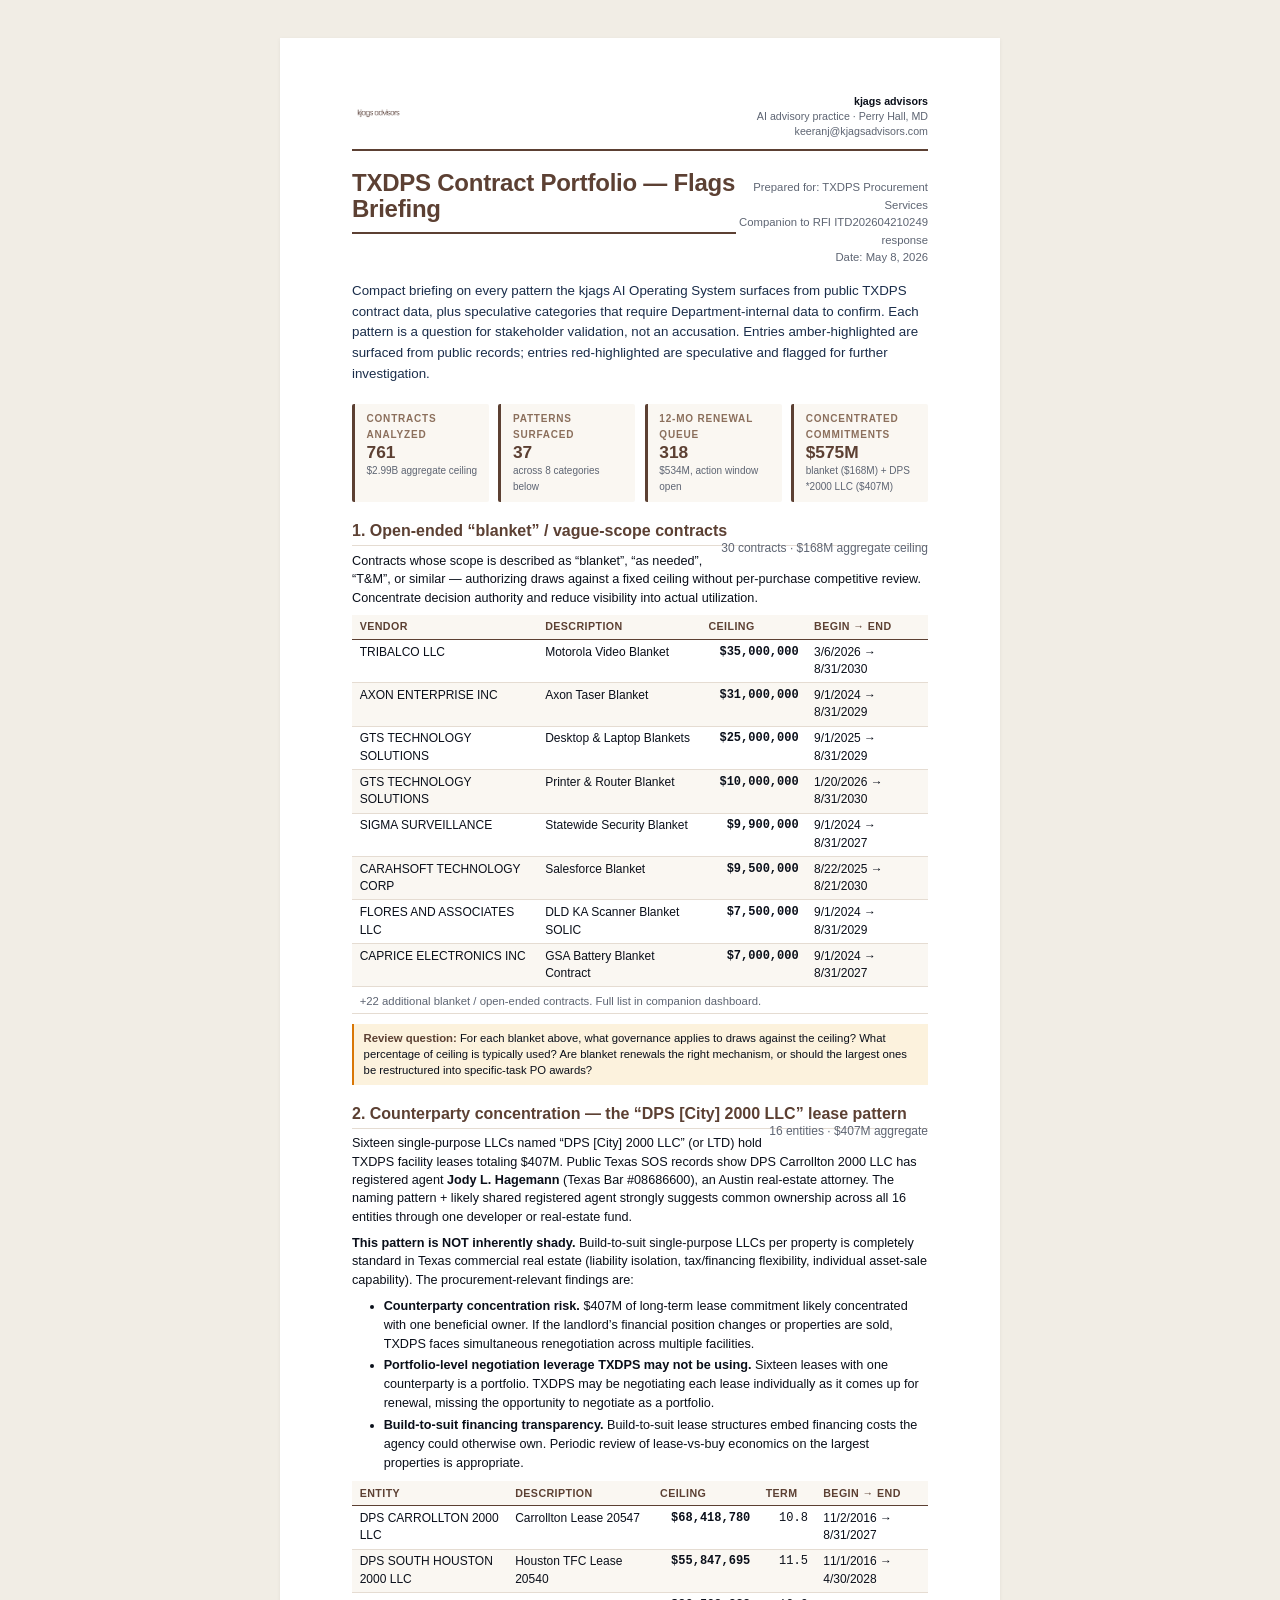
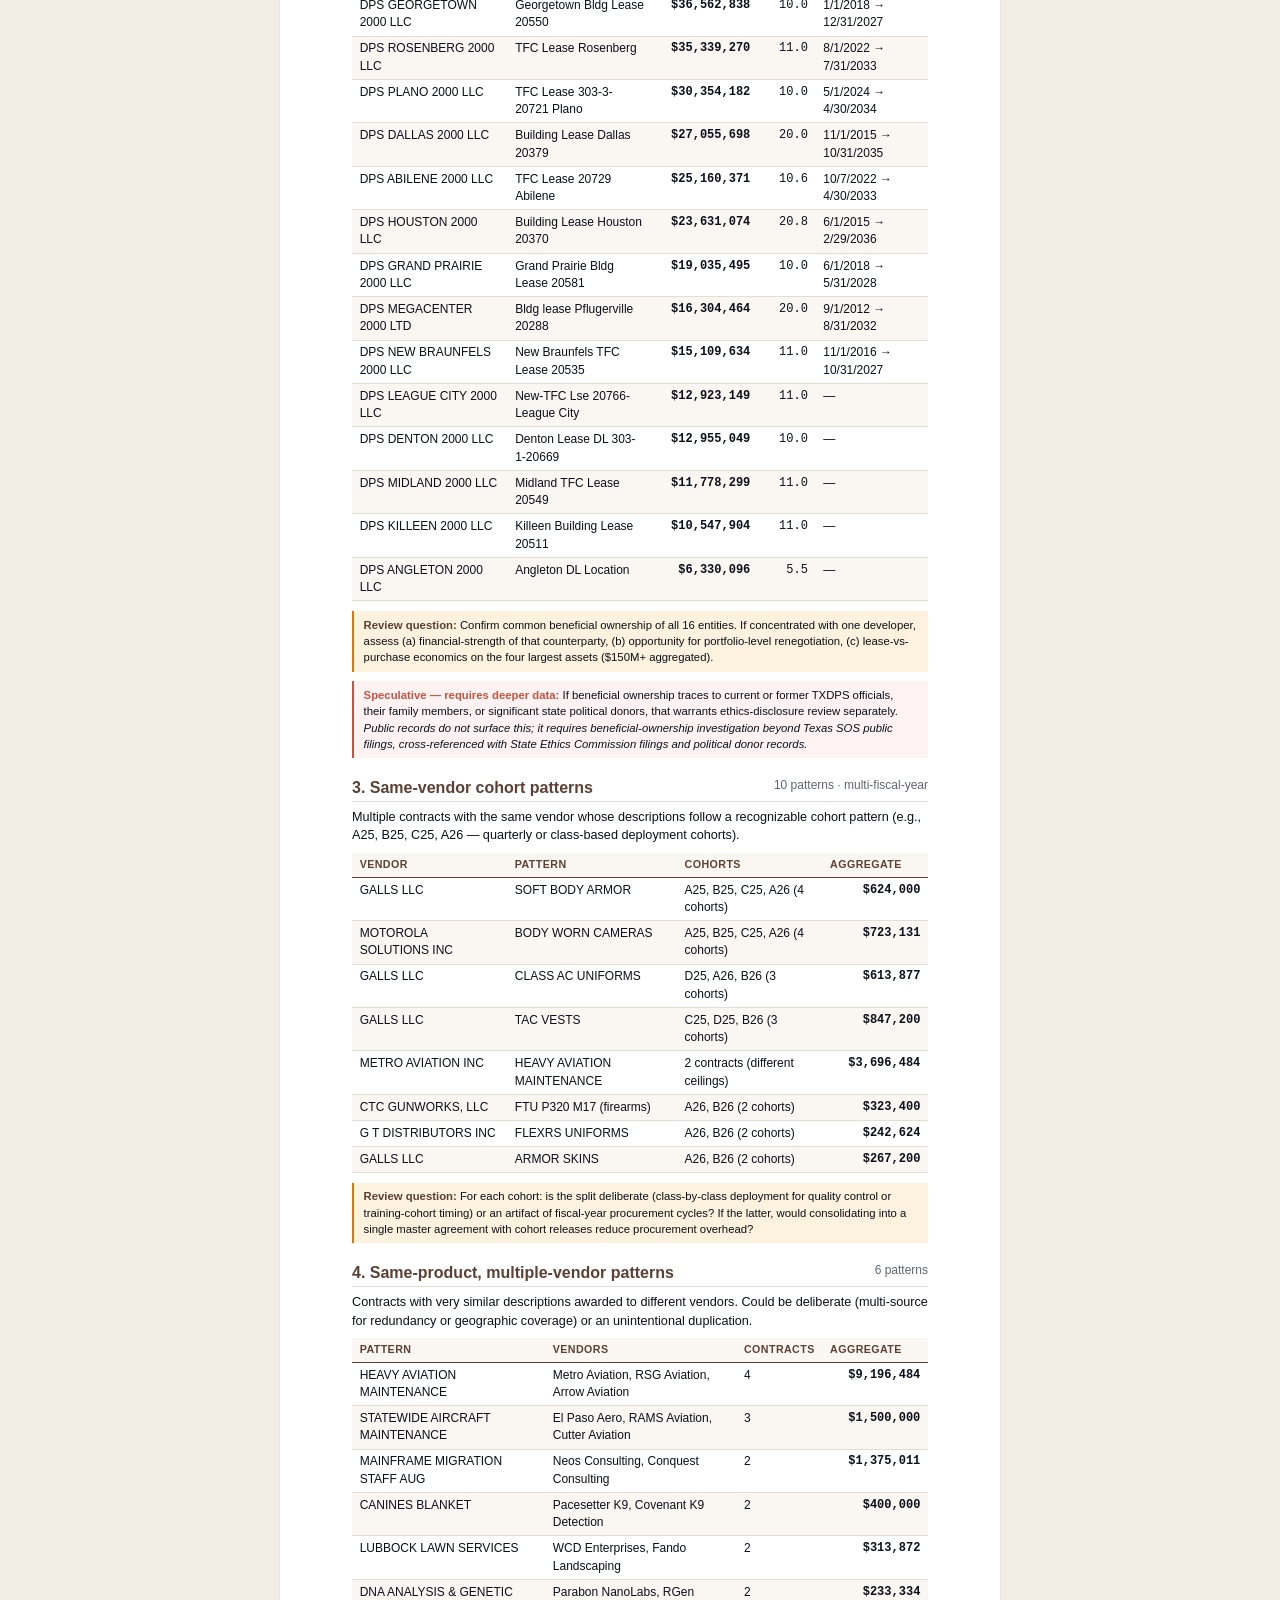
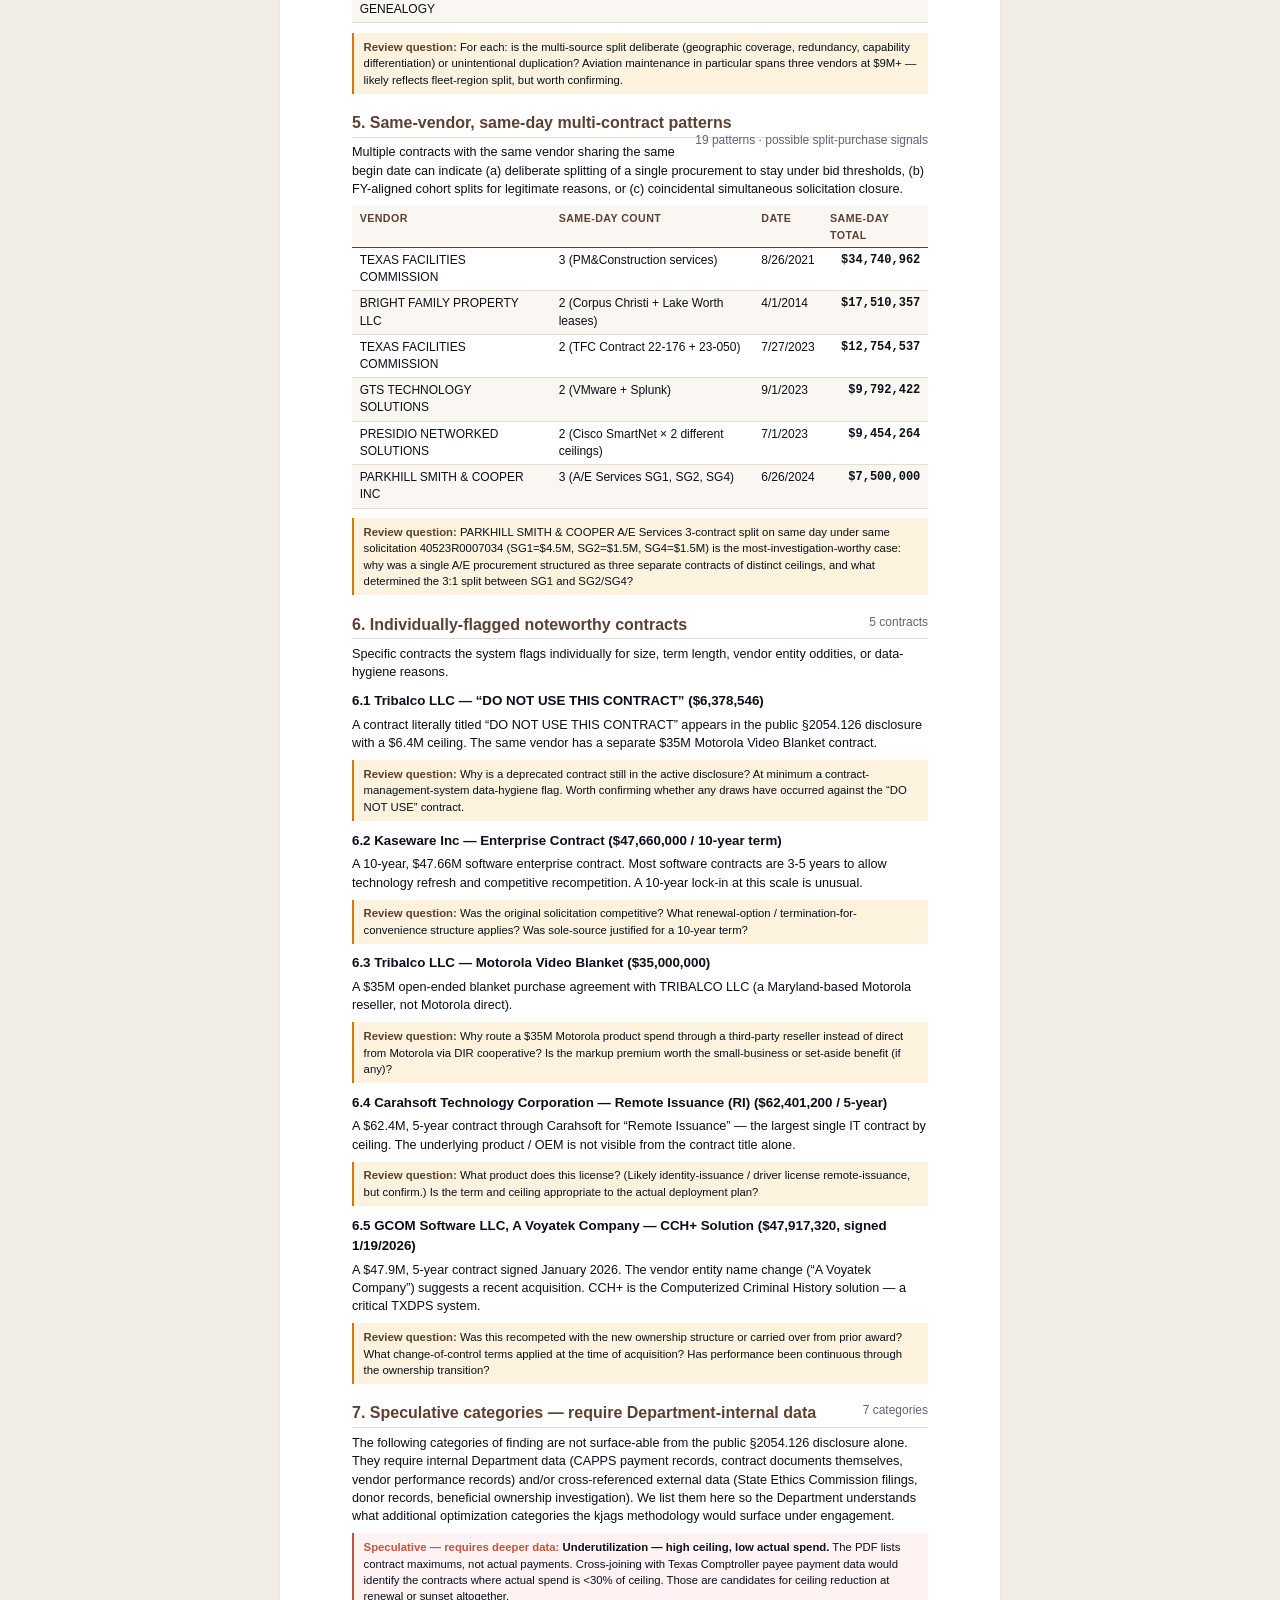
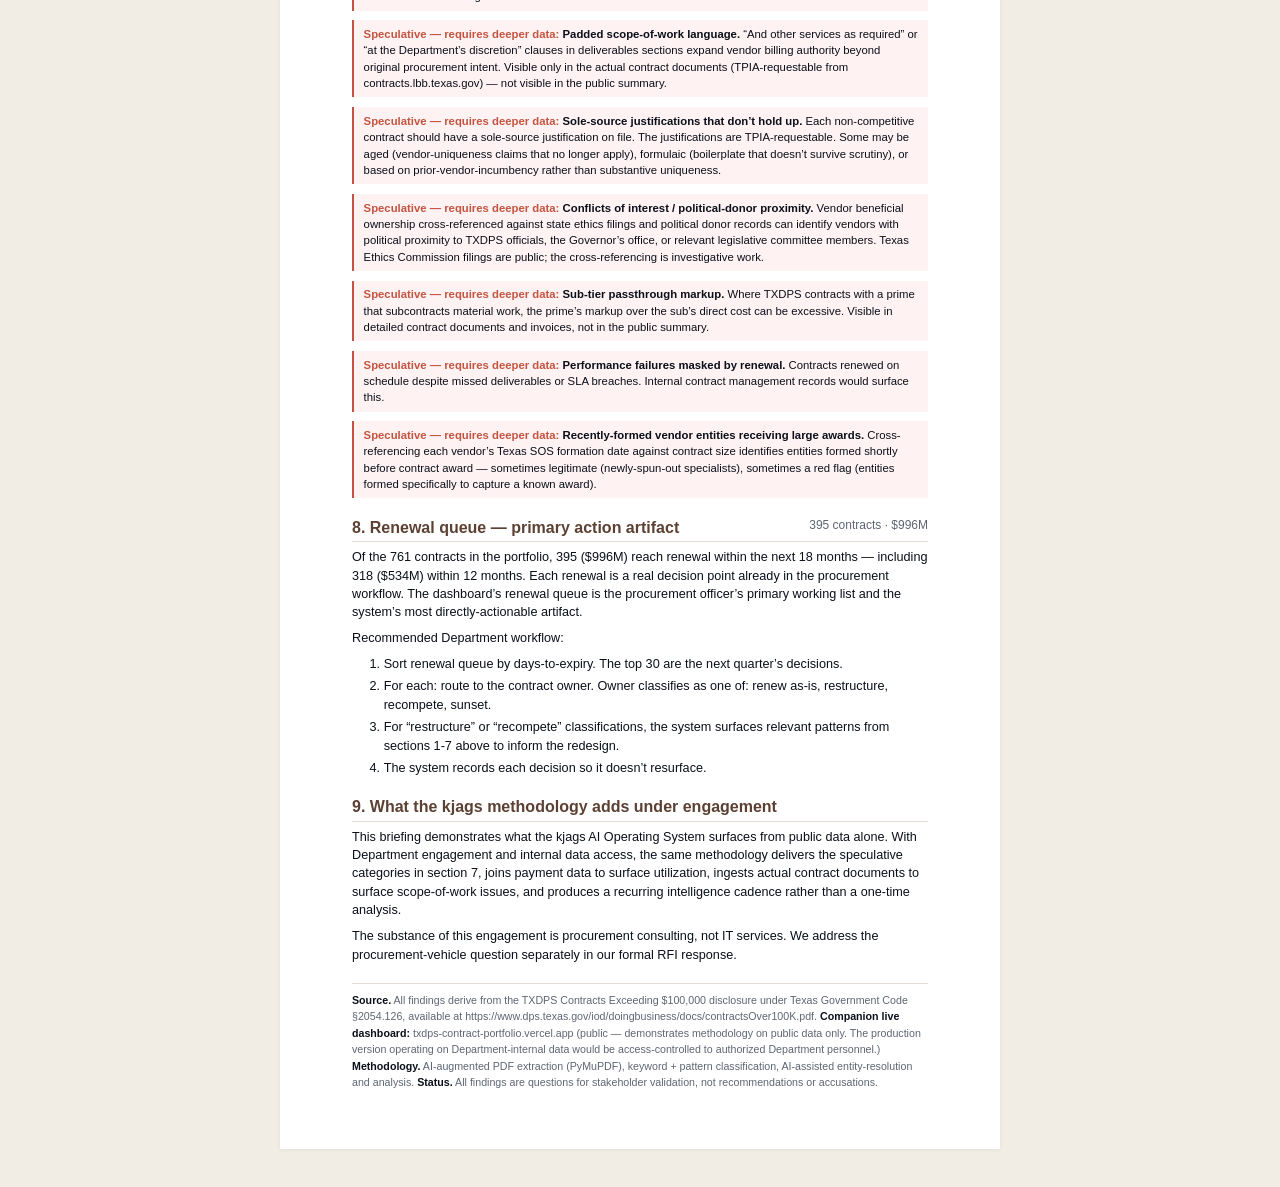
==== commit 2e44bee2: "Remove auth gate — public-data demo stays public The public-data demo dashboard is a portfolio asset" ====
--- a/txdps-flags-briefing.html
+++ b/txdps-flags-briefing.html
@@ -348,7 +348,7 @@
   <p>The substance of this engagement is procurement consulting, not IT services. We address the procurement-vehicle question separately in our formal RFI response.</p>
 
   <div class="footnote">
-    <strong>Source.</strong> All findings derive from the TXDPS Contracts Exceeding $100,000 disclosure under Texas Government Code §2054.126, available at https://www.dps.texas.gov/iod/doingbusiness/docs/contractsOver100K.pdf. Companion live dashboard: txdps-contract-portfolio.vercel.app (private &mdash; password furnished separately to the Department). <strong>Methodology.</strong> AI-augmented PDF extraction (PyMuPDF), keyword + pattern classification, AI-assisted entity-resolution and analysis. <strong>Status.</strong> All findings are questions for stakeholder validation, not recommendations or accusations.
+    <strong>Source.</strong> All findings derive from the TXDPS Contracts Exceeding $100,000 disclosure under Texas Government Code §2054.126, available at https://www.dps.texas.gov/iod/doingbusiness/docs/contractsOver100K.pdf. <strong>Companion live dashboard:</strong> txdps-contract-portfolio.vercel.app (public &mdash; demonstrates methodology on public data only. The production version operating on Department-internal data would be access-controlled to authorized Department personnel.) <strong>Methodology.</strong> AI-augmented PDF extraction (PyMuPDF), keyword + pattern classification, AI-assisted entity-resolution and analysis. <strong>Status.</strong> All findings are questions for stakeholder validation, not recommendations or accusations.
   </div>
 
 </div>
